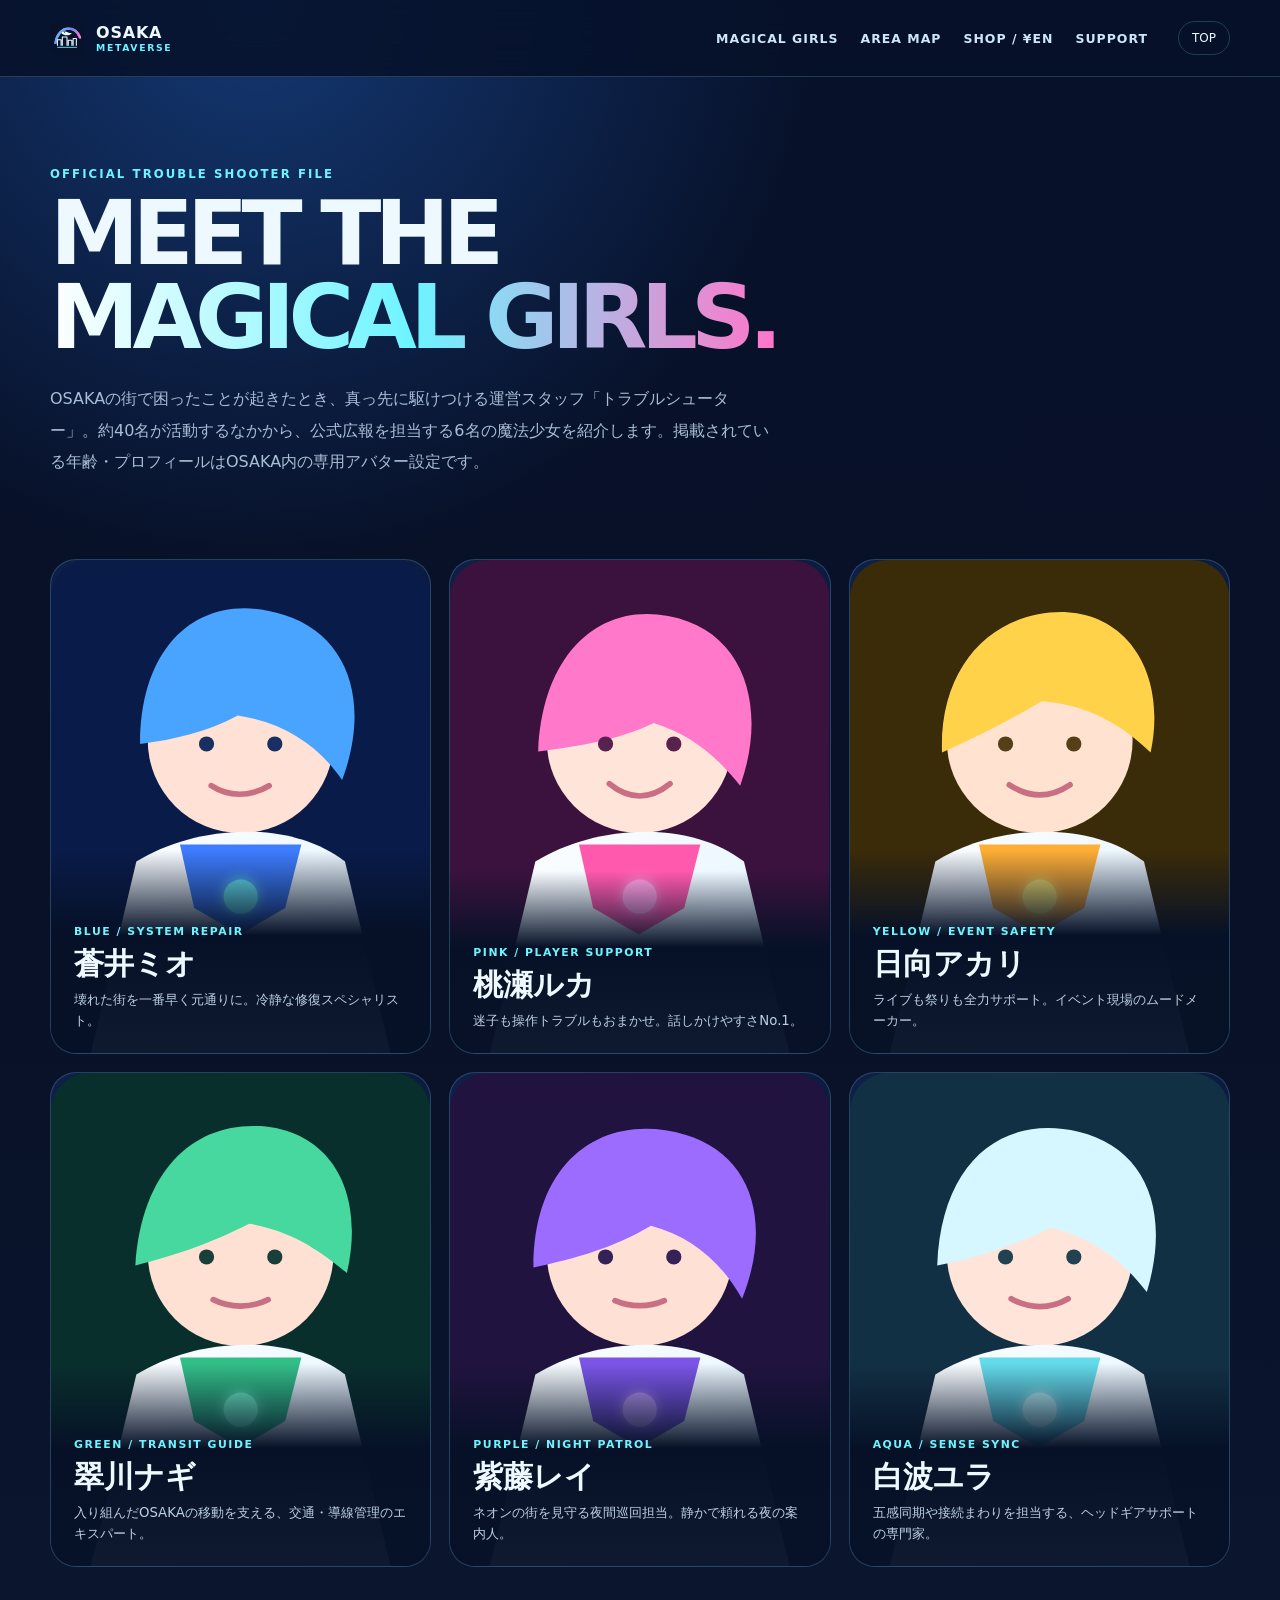
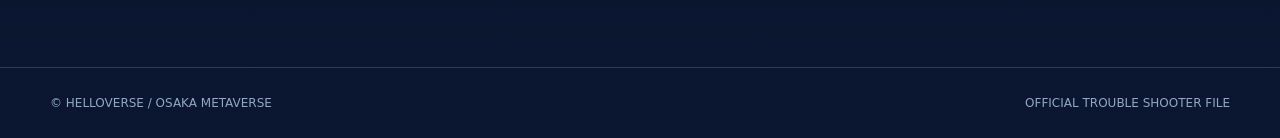
==== characters/index.html @ 87c7ece9 "Add official magical girl roster page" ====
<!doctype html><html lang="ja"><head><meta charset="utf-8"><meta name="viewport" content="width=device-width,initial-scale=1"><meta name="theme-color" content="#07112a"><meta name="description" content="OSAKA公式トラブルシューター、6人の魔法少女を紹介。"><title>MAGICAL GIRLS | OSAKA Metaverse</title><link rel="icon" href="../assets/osaka-mark.svg" type="image/svg+xml"><link rel="stylesheet" href="../css/portal.css"></head><body class="subpage"><header class="portal-header"><div class="portal-shell portal-nav"><a class="portal-brand" href="../index.html"><img src="../assets/osaka-mark.svg" alt=""><span>OSAKA<small>METAVERSE</small></span></a><nav class="portal-links"><a href="index.html">MAGICAL GIRLS</a><a href="../map.html">AREA MAP</a><a href="../shop.html">SHOP / ¥EN</a><a href="../support.html">SUPPORT</a></nav><a class="portal-home" href="../index.html">TOP</a></div></header><main><section class="portal-hero"><div class="portal-shell"><p class="portal-kicker">OFFICIAL TROUBLE SHOOTER FILE</p><h1>MEET THE<br><span>MAGICAL GIRLS.</span></h1><p class="portal-lead">OSAKAの街で困ったことが起きたとき、真っ先に駆けつける運営スタッフ「トラブルシューター」。約40名が活動するなかから、公式広報を担当する6名の魔法少女を紹介します。掲載されている年齢・プロフィールはOSAKA内の専用アバター設定です。</p></div></section><section><div class="portal-shell portal-grid">
<a class="char-card" href="mio.html"><svg viewBox="0 0 400 520" aria-label="蒼井ミオ"><use href="../assets/character-portraits.svg#mio"/></svg><div class="char-meta"><span class="char-role">BLUE / SYSTEM REPAIR</span><h2>蒼井ミオ</h2><p>壊れた街を一番早く元通りに。冷静な修復スペシャリスト。</p></div></a>
<a class="char-card" href="ruka.html"><svg viewBox="0 0 400 520" aria-label="桃瀬ルカ"><use href="../assets/character-portraits.svg#ruka"/></svg><div class="char-meta"><span class="char-role">PINK / PLAYER SUPPORT</span><h2>桃瀬ルカ</h2><p>迷子も操作トラブルもおまかせ。話しかけやすさNo.1。</p></div></a>
<a class="char-card" href="akari.html"><svg viewBox="0 0 400 520" aria-label="日向アカリ"><use href="../assets/character-portraits.svg#akari"/></svg><div class="char-meta"><span class="char-role">YELLOW / EVENT SAFETY</span><h2>日向アカリ</h2><p>ライブも祭りも全力サポート。イベント現場のムードメーカー。</p></div></a>
<a class="char-card" href="nagi.html"><svg viewBox="0 0 400 520" aria-label="翠川ナギ"><use href="../assets/character-portraits.svg#nagi"/></svg><div class="char-meta"><span class="char-role">GREEN / TRANSIT GUIDE</span><h2>翠川ナギ</h2><p>入り組んだOSAKAの移動を支える、交通・導線管理のエキスパート。</p></div></a>
<a class="char-card" href="rei.html"><svg viewBox="0 0 400 520" aria-label="紫藤レイ"><use href="../assets/character-portraits.svg#rei"/></svg><div class="char-meta"><span class="char-role">PURPLE / NIGHT PATROL</span><h2>紫藤レイ</h2><p>ネオンの街を見守る夜間巡回担当。静かで頼れる夜の案内人。</p></div></a>
<a class="char-card" href="yura.html"><svg viewBox="0 0 400 520" aria-label="白波ユラ"><use href="../assets/character-portraits.svg#yura"/></svg><div class="char-meta"><span class="char-role">AQUA / SENSE SYNC</span><h2>白波ユラ</h2><p>五感同期や接続まわりを担当する、ヘッドギアサポートの専門家。</p></div></a>
</div></section></main><footer class="portal-footer"><div class="portal-shell"><span>© HELLOVERSE / OSAKA METAVERSE</span><span>OFFICIAL TROUBLE SHOOTER FILE</span></div></footer></body></html>
---- css/portal.css ----
:root{--portal-bg:#07112a;--portal-panel:#0d1b3d;--portal-line:#9cecff33;--portal-text:#edf9ff;--portal-muted:#a8bdd6;--portal-cyan:#6df4ff;--portal-pink:#ff75c8;--portal-yellow:#ffd55f;--portal-green:#54e0ac;--portal-purple:#a57aff;--portal-white:#dffbff}*{box-sizing:border-box}body.subpage{margin:0;background:radial-gradient(circle at 20% 0,#143873 0,transparent 28%),linear-gradient(180deg,#07112a,#081127 55%,#0b1630);color:var(--portal-text);font-family:system-ui,-apple-system,"Hiragino Kaku Gothic ProN","Yu Gothic",sans-serif;min-height:100vh}a{color:inherit}.portal-shell{width:min(1180px,calc(100% - 40px));margin:auto}.portal-header{position:sticky;top:0;z-index:50;background:#07112ad9;backdrop-filter:blur(18px);border-bottom:1px solid var(--portal-line)}.portal-nav{min-height:76px;display:flex;align-items:center;gap:30px}.portal-brand{display:flex;align-items:center;gap:12px;text-decoration:none;font-weight:900;letter-spacing:.05em}.portal-brand img{width:34px;height:34px}.portal-brand small{display:block;font-size:.58rem;color:var(--portal-cyan);letter-spacing:.18em}.portal-links{display:flex;gap:22px;margin-left:auto;font-size:.78rem;font-weight:800;letter-spacing:.08em}.portal-links a{text-decoration:none;color:#cde7f8}.portal-links a:hover{color:#fff}.portal-home{border:1px solid var(--portal-line);border-radius:99px;padding:9px 13px;text-decoration:none;font-size:.75rem}.portal-hero{padding:90px 0 52px}.portal-kicker{margin:0 0 10px;color:var(--portal-cyan);font-weight:900;font-size:.73rem;letter-spacing:.18em}.portal-hero h1{font-size:clamp(3rem,7vw,6.6rem);line-height:.94;letter-spacing:-.075em;margin:0;max-width:950px}.portal-hero h1 span{color:transparent;background:linear-gradient(90deg,#fff,var(--portal-cyan),var(--portal-pink));background-clip:text}.portal-lead{max-width:720px;color:var(--portal-muted);line-height:1.95;font-size:1rem;margin:24px 0 0}.portal-grid{display:grid;grid-template-columns:repeat(3,1fr);gap:18px;padding:30px 0 100px}.char-card{position:relative;overflow:hidden;border:1px solid var(--portal-line);background:linear-gradient(145deg,#102450cc,#0a1633cc);border-radius:26px;text-decoration:none;transition:.3s;min-height:490px}.char-card:hover{transform:translateY(-7px);border-color:#c8f8ff88;box-shadow:0 24px 80px #0005}.char-card svg{width:100%;display:block;aspect-ratio:400/520}.char-meta{position:absolute;left:0;right:0;bottom:0;padding:70px 23px 22px;background:linear-gradient(transparent,#061127 42%,#061127f5)}.char-role{font-size:.68rem;letter-spacing:.14em;font-weight:900;color:var(--portal-cyan)}.char-meta h2{font-size:1.9rem;margin:5px 0 4px}.char-meta p{margin:0;color:#bdd0e5;font-size:.83rem;line-height:1.6}.char-detail{display:grid;grid-template-columns:.82fr 1.18fr;gap:64px;align-items:start;padding:60px 0 110px}.char-portrait{position:sticky;top:105px;border:1px solid var(--portal-line);border-radius:30px;overflow:hidden;background:#0b1838;box-shadow:0 30px 100px #0005}.char-portrait svg{display:block;width:100%}.char-copy h1{font-size:clamp(3rem,6.5vw,6rem);line-height:.92;letter-spacing:-.07em;margin:8px 0 14px}.char-copy .jp-name{display:block;font-size:1.25rem;letter-spacing:.08em;color:#c9d9e9;margin-top:12px}.role-pill{display:inline-flex;padding:8px 12px;border-radius:99px;background:#6df4ff18;border:1px solid #6df4ff55;color:var(--portal-cyan);font-size:.72rem;font-weight:900;letter-spacing:.1em}.profile-table{margin:34px 0;border-top:1px solid var(--portal-line)}.profile-row{display:grid;grid-template-columns:150px 1fr;gap:20px;padding:16px 0;border-bottom:1px solid var(--portal-line)}.profile-row b{font-size:.72rem;letter-spacing:.12em;color:var(--portal-cyan)}.profile-row span{color:#d7e7f5}.quote-box{margin:32px 0;padding:26px;border:1px solid var(--portal-line);border-radius:20px;background:#ffffff08;font-size:1.15rem;line-height:1.8}.char-copy h2{font-size:1.55rem;margin:38px 0 12px}.char-copy p{color:var(--portal-muted);line-height:1.95}.mini-actions{display:flex;flex-wrap:wrap;gap:10px;margin-top:32px}.mini-actions a{padding:12px 16px;border-radius:99px;border:1px solid var(--portal-line);text-decoration:none;font-size:.8rem;font-weight:800}.mini-actions a.primary{background:var(--portal-cyan);color:#05203a}.map-wrap{display:grid;grid-template-columns:1.2fr .8fr;gap:26px;padding:25px 0 100px}.city-map{position:relative;min-height:650px;border:1px solid var(--portal-line);border-radius:30px;overflow:hidden;background:radial-gradient(circle at 45% 45%,#244a89 0 2%,transparent 3%),linear-gradient(145deg,#0b1c42,#07122d)}.city-map:before{content:"";position:absolute;inset:8%;border:1px solid #82ecff20;border-radius:50% 35% 45% 55%;transform:rotate(-9deg);box-shadow:0 0 80px #5ef2ff12 inset}.river{position:absolute;left:-5%;right:-5%;top:47%;height:55px;background:linear-gradient(90deg,#1a4d79,#4abdda,#1a4d79);transform:rotate(-6deg);opacity:.5}.map-point{position:absolute;transform:translate(-50%,-50%);padding:10px 12px;border-radius:13px;border:1px solid #b9f7ff55;background:#081733d9;backdrop-filter:blur(8px);font-size:.73rem;font-weight:900;cursor:pointer;color:#eefdff;box-shadow:0 0 0 4px #6df4ff0d}.map-point:hover,.map-point.active{background:#8ef4ff;color:#07162f}.map-point[data-area="umeda"]{left:48%;top:20%}.map-point[data-area="nakanoshima"]{left:43%;top:38%}.map-point[data-area="namba"]{left:49%;top:59%}.map-point[data-area="shinsekai"]{left:47%;top:75%}.map-point[data-area="tennoji"]{left:58%;top:84%}.map-point[data-area="bay"]{left:20%;top:60%}.map-info{border:1px solid var(--portal-line);border-radius:30px;background:#0c1937cc;padding:28px;height:max-content}.map-info h2{font-size:2rem;margin:5px 0 14px}.map-info p{color:var(--portal-muted);line-height:1.85}.map-tag{display:inline-block;font-size:.68rem;letter-spacing:.12em;color:var(--portal-cyan);font-weight:900}.map-features{list-style:none;padding:0;margin:25px 0 0}.map-features li{padding:12px 0;border-top:1px solid var(--portal-line);color:#d8e7f5}.shop-layout{display:grid;grid-template-columns:1fr .9fr;gap:26px;padding:25px 0 110px}.shop-panel,.wallet-panel{border:1px solid var(--portal-line);border-radius:30px;background:#0b1835cc;padding:28px}.shop-panel h2,.wallet-panel h2{margin:4px 0 20px;font-size:2rem}.product-list{display:grid;gap:12px}.product{display:grid;grid-template-columns:64px 1fr auto;gap:15px;align-items:center;padding:14px;border:1px solid #9cecff22;border-radius:18px;background:#ffffff06}.product-icon{width:64px;height:64px;display:grid;place-items:center;border-radius:16px;background:linear-gradient(135deg,#6df4ff33,#ff75c833);font-size:1.8rem}.product strong{display:block}.product small{display:block;color:var(--portal-muted);margin-top:4px}.price{font-weight:900;color:var(--portal-cyan);white-space:nowrap}.wallet-card{padding:26px;border-radius:24px;background:radial-gradient(circle at 90% 10%,#ff75c844,transparent 25%),linear-gradient(135deg,#163f75,#17214f 55%,#3d1955);box-shadow:0 24px 60px #0005}.wallet-card small{letter-spacing:.15em;color:#bdefff}.wallet-card strong{display:block;font-size:3.2rem;margin:16px 0 2px}.charge-grid{display:grid;grid-template-columns:repeat(2,1fr);gap:10px;margin-top:18px}.charge-grid button{padding:13px;border-radius:14px;border:1px solid var(--portal-line);background:#ffffff09;color:#fff;font-weight:900;cursor:pointer}.charge-grid button:hover{background:#6df4ff1e}.wallet-note{font-size:.78rem;color:var(--portal-muted);line-height:1.7;margin-top:18px}.support-layout{display:grid;grid-template-columns:.7fr 1.3fr;gap:28px;padding:25px 0 110px}.support-side,.support-chat{border:1px solid var(--portal-line);border-radius:30px;background:#0b1835d9;overflow:hidden}.support-side{padding:25px}.support-agent{display:flex;gap:15px;align-items:center;padding:14px;border:1px solid transparent;border-radius:18px;cursor:pointer}.support-agent.active,.support-agent:hover{background:#ffffff09;border-color:#91efff33}.agent-dot{width:42px;height:42px;border-radius:50%;display:grid;place-items:center;background:#17345d;font-weight:900}.support-agent span{display:block}.support-agent small{color:var(--portal-muted)}.chat-head{display:flex;align-items:center;gap:14px;padding:20px 24px;border-bottom:1px solid var(--portal-line)}.status-dot{width:9px;height:9px;border-radius:50%;background:#64ffbd;box-shadow:0 0 14px #64ffbd}.chat-log{height:470px;overflow:auto;padding:24px;display:flex;flex-direction:column;gap:12px}.bubble{max-width:76%;padding:14px 16px;border-radius:18px;line-height:1.7;font-size:.9rem}.bubble.agent{align-self:flex-start;background:#17315d;border-bottom-left-radius:6px}.bubble.user{align-self:flex-end;background:#6df4ff;color:#052039;border-bottom-right-radius:6px}.quick-topics{display:flex;flex-wrap:wrap;gap:8px;padding:0 24px 16px}.quick-topics button{border:1px solid var(--portal-line);background:#ffffff07;color:#dff6ff;border-radius:99px;padding:9px 12px;cursor:pointer;font-size:.78rem}.chat-form{display:flex;gap:10px;padding:18px 24px 24px;border-top:1px solid var(--portal-line)}.chat-form input{flex:1;min-width:0;border:1px solid var(--portal-line);border-radius:14px;background:#07142f;color:#fff;padding:13px 14px}.chat-form button{border:0;border-radius:14px;background:var(--portal-cyan);color:#06203a;font-weight:900;padding:0 18px;cursor:pointer}.portal-footer{border-top:1px solid var(--portal-line);padding:28px 0;color:#8fa8c3;font-size:.75rem}.portal-footer .portal-shell{display:flex;justify-content:space-between;gap:20px}.portal-entry-grid{display:grid;grid-template-columns:repeat(3,1fr);gap:16px;margin-top:34px}.portal-entry{display:block;border:1px solid var(--portal-line);border-radius:22px;padding:22px;text-decoration:none;background:#ffffff06;transition:.25s}.portal-entry:hover{transform:translateY(-4px);background:#ffffff0b}.portal-entry span{font-size:.7rem;letter-spacing:.14em;color:var(--portal-cyan);font-weight:900}.portal-entry h3{margin:8px 0 7px;font-size:1.4rem}.portal-entry p{margin:0;color:var(--portal-muted);line-height:1.7;font-size:.86rem}@media(max-width:880px){.portal-links{display:none}.portal-grid{grid-template-columns:repeat(2,1fr)}.char-detail,.map-wrap,.shop-layout,.support-layout{grid-template-columns:1fr}.char-portrait{position:static;max-width:520px}.city-map{min-height:530px}.portal-entry-grid{grid-template-columns:1fr 1fr}}@media(max-width:560px){.portal-shell{width:min(100% - 28px,1180px)}.portal-hero{padding-top:58px}.portal-grid{grid-template-columns:1fr}.char-card{min-height:430px}.profile-row{grid-template-columns:1fr;gap:6px}.portal-entry-grid{grid-template-columns:1fr}.charge-grid{grid-template-columns:1fr}.chat-log{height:420px}.bubble{max-width:90%}.portal-footer .portal-shell{flex-direction:column}.portal-home{margin-left:auto}}
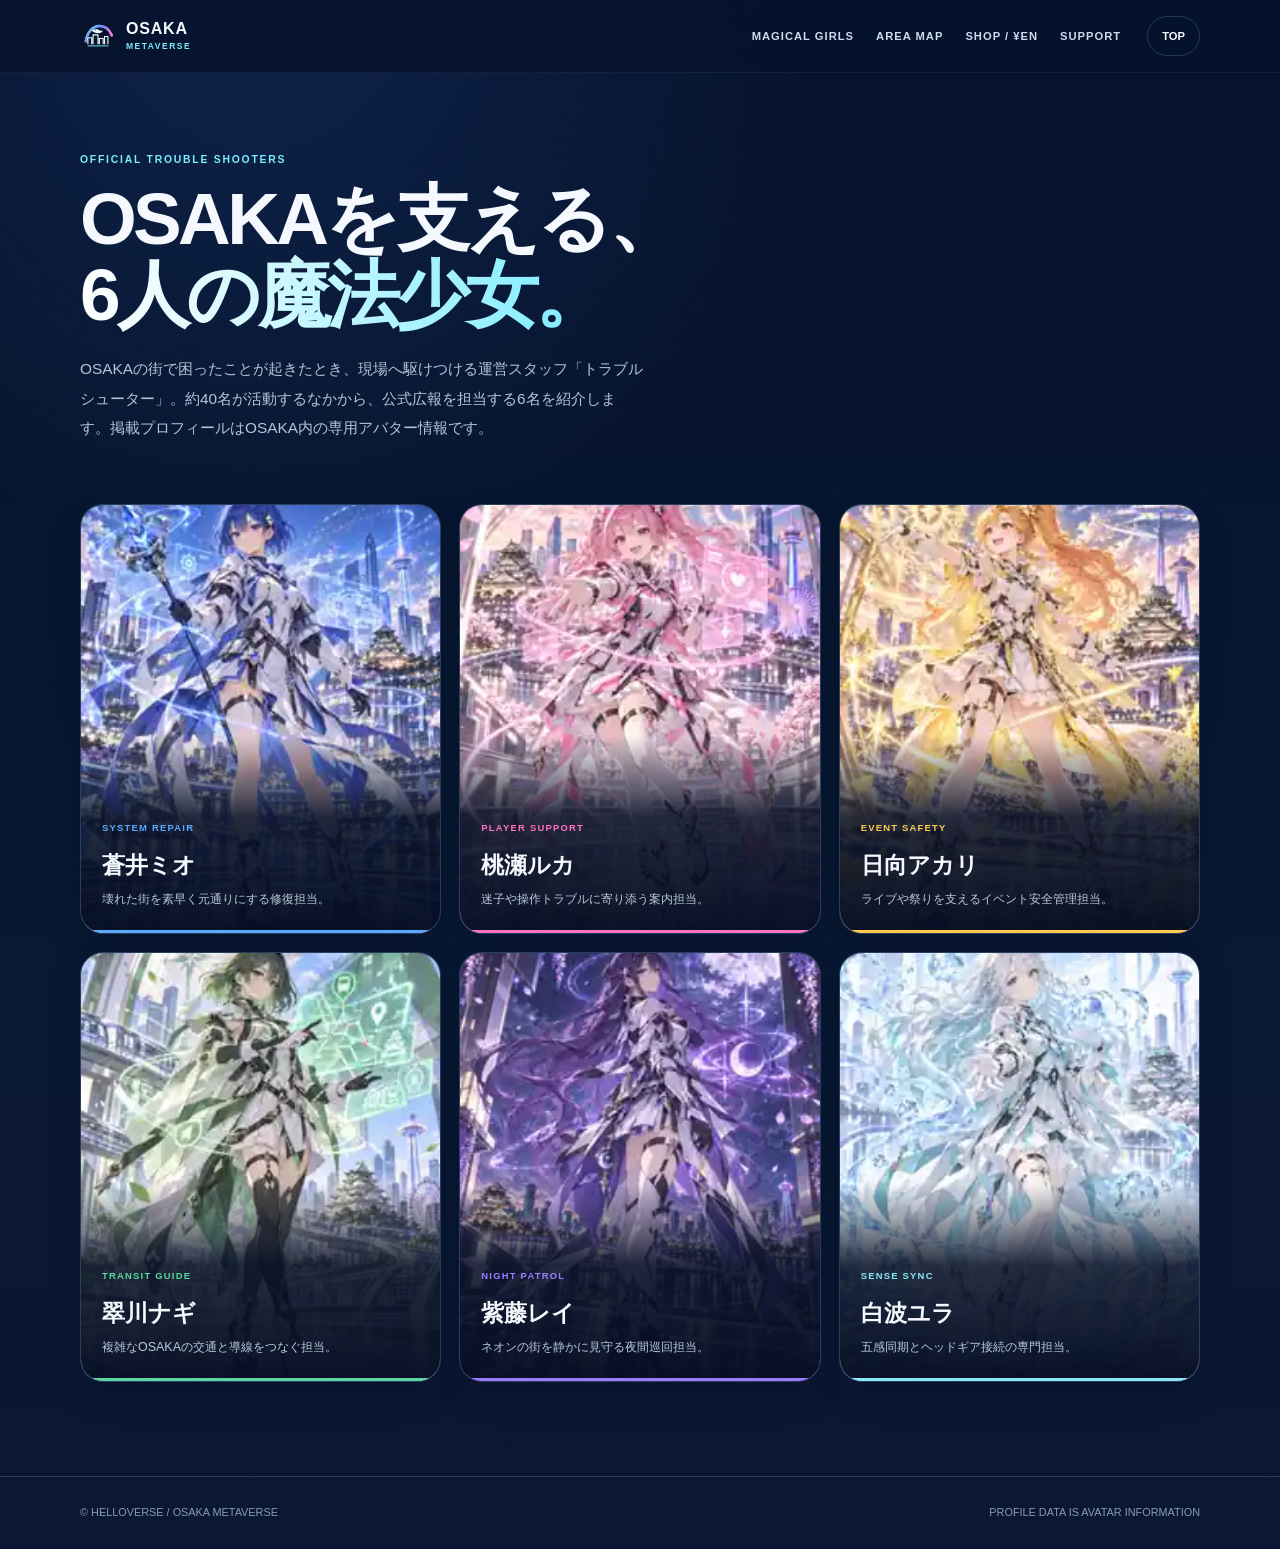
==== commit 5ed9f0a7: "Adopt anime visuals and polish site typography and layout" ====
--- a/characters/index.html
+++ b/characters/index.html
@@ -1,8 +1 @@
-<!doctype html><html lang="ja"><head><meta charset="utf-8"><meta name="viewport" content="width=device-width,initial-scale=1"><meta name="theme-color" content="#07112a"><meta name="description" content="OSAKA公式トラブルシューター、6人の魔法少女を紹介。"><title>MAGICAL GIRLS | OSAKA Metaverse</title><link rel="icon" href="../assets/osaka-mark.svg" type="image/svg+xml"><link rel="stylesheet" href="../css/portal.css"></head><body class="subpage"><header class="portal-header"><div class="portal-shell portal-nav"><a class="portal-brand" href="../index.html"><img src="../assets/osaka-mark.svg" alt=""><span>OSAKA<small>METAVERSE</small></span></a><nav class="portal-links"><a href="index.html">MAGICAL GIRLS</a><a href="../map.html">AREA MAP</a><a href="../shop.html">SHOP / ¥EN</a><a href="../support.html">SUPPORT</a></nav><a class="portal-home" href="../index.html">TOP</a></div></header><main><section class="portal-hero"><div class="portal-shell"><p class="portal-kicker">OFFICIAL TROUBLE SHOOTER FILE</p><h1>MEET THE<br><span>MAGICAL GIRLS.</span></h1><p class="portal-lead">OSAKAの街で困ったことが起きたとき、真っ先に駆けつける運営スタッフ「トラブルシューター」。約40名が活動するなかから、公式広報を担当する6名の魔法少女を紹介します。掲載されている年齢・プロフィールはOSAKA内の専用アバター設定です。</p></div></section><section><div class="portal-shell portal-grid">
-<a class="char-card" href="mio.html"><svg viewBox="0 0 400 520" aria-label="蒼井ミオ"><use href="../assets/character-portraits.svg#mio"/></svg><div class="char-meta"><span class="char-role">BLUE / SYSTEM REPAIR</span><h2>蒼井ミオ</h2><p>壊れた街を一番早く元通りに。冷静な修復スペシャリスト。</p></div></a>
-<a class="char-card" href="ruka.html"><svg viewBox="0 0 400 520" aria-label="桃瀬ルカ"><use href="../assets/character-portraits.svg#ruka"/></svg><div class="char-meta"><span class="char-role">PINK / PLAYER SUPPORT</span><h2>桃瀬ルカ</h2><p>迷子も操作トラブルもおまかせ。話しかけやすさNo.1。</p></div></a>
-<a class="char-card" href="akari.html"><svg viewBox="0 0 400 520" aria-label="日向アカリ"><use href="../assets/character-portraits.svg#akari"/></svg><div class="char-meta"><span class="char-role">YELLOW / EVENT SAFETY</span><h2>日向アカリ</h2><p>ライブも祭りも全力サポート。イベント現場のムードメーカー。</p></div></a>
-<a class="char-card" href="nagi.html"><svg viewBox="0 0 400 520" aria-label="翠川ナギ"><use href="../assets/character-portraits.svg#nagi"/></svg><div class="char-meta"><span class="char-role">GREEN / TRANSIT GUIDE</span><h2>翠川ナギ</h2><p>入り組んだOSAKAの移動を支える、交通・導線管理のエキスパート。</p></div></a>
-<a class="char-card" href="rei.html"><svg viewBox="0 0 400 520" aria-label="紫藤レイ"><use href="../assets/character-portraits.svg#rei"/></svg><div class="char-meta"><span class="char-role">PURPLE / NIGHT PATROL</span><h2>紫藤レイ</h2><p>ネオンの街を見守る夜間巡回担当。静かで頼れる夜の案内人。</p></div></a>
-<a class="char-card" href="yura.html"><svg viewBox="0 0 400 520" aria-label="白波ユラ"><use href="../assets/character-portraits.svg#yura"/></svg><div class="char-meta"><span class="char-role">AQUA / SENSE SYNC</span><h2>白波ユラ</h2><p>五感同期や接続まわりを担当する、ヘッドギアサポートの専門家。</p></div></a>
-</div></section></main><footer class="portal-footer"><div class="portal-shell"><span>© HELLOVERSE / OSAKA METAVERSE</span><span>OFFICIAL TROUBLE SHOOTER FILE</span></div></footer></body></html>+<!doctype html><html lang="ja"><head><meta charset="utf-8"><meta name="viewport" content="width=device-width,initial-scale=1"><meta name="theme-color" content="#07142f"><meta name="description" content="OSAKA公式トラブルシューター、6人の魔法少女を紹介。"><title>魔法少女 | OSAKA Metaverse</title><link rel="icon" href="../assets/osaka-mark.svg" type="image/svg+xml"><link rel="stylesheet" href="../css/portal.css"></head><body class="subpage"><header class="portal-header"><div class="portal-shell portal-nav"><a class="portal-brand" href="../index.html"><img src="../assets/osaka-mark.svg" alt=""><span>OSAKA<small>METAVERSE</small></span></a><nav class="portal-links"><a href="index.html">MAGICAL GIRLS</a><a href="../map.html">AREA MAP</a><a href="../shop.html">SHOP / ¥EN</a><a href="../support.html">SUPPORT</a></nav><a class="portal-home" href="../index.html">TOP</a></div></header><main><section class="portal-hero"><div class="portal-shell"><p class="portal-kicker">OFFICIAL TROUBLE SHOOTERS</p><h1>OSAKAを支える、<br><span>6人の魔法少女。</span></h1><p class="portal-lead">OSAKAの街で困ったことが起きたとき、現場へ駆けつける運営スタッフ「トラブルシューター」。約40名が活動するなかから、公式広報を担当する6名を紹介します。掲載プロフィールはOSAKA内の専用アバター情報です。</p></div></section><section><div class="portal-shell portal-grid"><a class="char-card mio" href="mio.html"><img src="../assets/anime/mio.webp" alt="蒼井ミオ" width="220" height="293"><div class="char-meta"><span class="char-role">SYSTEM REPAIR</span><h2>蒼井ミオ</h2><p>壊れた街を素早く元通りにする修復担当。</p></div></a><a class="char-card ruka" href="ruka.html"><img src="../assets/anime/ruka.webp" alt="桃瀬ルカ" width="220" height="293"><div class="char-meta"><span class="char-role">PLAYER SUPPORT</span><h2>桃瀬ルカ</h2><p>迷子や操作トラブルに寄り添う案内担当。</p></div></a><a class="char-card akari" href="akari.html"><img src="../assets/anime/akari.webp" alt="日向アカリ" width="220" height="293"><div class="char-meta"><span class="char-role">EVENT SAFETY</span><h2>日向アカリ</h2><p>ライブや祭りを支えるイベント安全管理担当。</p></div></a><a class="char-card nagi" href="nagi.html"><img src="../assets/anime/nagi.webp" alt="翠川ナギ" width="220" height="293"><div class="char-meta"><span class="char-role">TRANSIT GUIDE</span><h2>翠川ナギ</h2><p>複雑なOSAKAの交通と導線をつなぐ担当。</p></div></a><a class="char-card rei" href="rei.html"><img src="../assets/anime/rei.webp" alt="紫藤レイ" width="220" height="293"><div class="char-meta"><span class="char-role">NIGHT PATROL</span><h2>紫藤レイ</h2><p>ネオンの街を静かに見守る夜間巡回担当。</p></div></a><a class="char-card yura" href="yura.html"><img src="../assets/anime/yura.webp" alt="白波ユラ" width="220" height="293"><div class="char-meta"><span class="char-role">SENSE SYNC</span><h2>白波ユラ</h2><p>五感同期とヘッドギア接続の専門担当。</p></div></a></div></section></main><footer class="portal-footer"><div class="portal-shell"><span>© HELLOVERSE / OSAKA METAVERSE</span><span>PROFILE DATA IS AVATAR INFORMATION</span></div></footer></body></html>
--- a/css/portal.css
+++ b/css/portal.css
@@ -1 +1 @@
-:root{--portal-bg:#07112a;--portal-panel:#0d1b3d;--portal-line:#9cecff33;--portal-text:#edf9ff;--portal-muted:#a8bdd6;--portal-cyan:#6df4ff;--portal-pink:#ff75c8;--portal-yellow:#ffd55f;--portal-green:#54e0ac;--portal-purple:#a57aff;--portal-white:#dffbff}*{box-sizing:border-box}body.subpage{margin:0;background:radial-gradient(circle at 20% 0,#143873 0,transparent 28%),linear-gradient(180deg,#07112a,#081127 55%,#0b1630);color:var(--portal-text);font-family:system-ui,-apple-system,"Hiragino Kaku Gothic ProN","Yu Gothic",sans-serif;min-height:100vh}a{color:inherit}.portal-shell{width:min(1180px,calc(100% - 40px));margin:auto}.portal-header{position:sticky;top:0;z-index:50;background:#07112ad9;backdrop-filter:blur(18px);border-bottom:1px solid var(--portal-line)}.portal-nav{min-height:76px;display:flex;align-items:center;gap:30px}.portal-brand{display:flex;align-items:center;gap:12px;text-decoration:none;font-weight:900;letter-spacing:.05em}.portal-brand img{width:34px;height:34px}.portal-brand small{display:block;font-size:.58rem;color:var(--portal-cyan);letter-spacing:.18em}.portal-links{display:flex;gap:22px;margin-left:auto;font-size:.78rem;font-weight:800;letter-spacing:.08em}.portal-links a{text-decoration:none;color:#cde7f8}.portal-links a:hover{color:#fff}.portal-home{border:1px solid var(--portal-line);border-radius:99px;padding:9px 13px;text-decoration:none;font-size:.75rem}.portal-hero{padding:90px 0 52px}.portal-kicker{margin:0 0 10px;color:var(--portal-cyan);font-weight:900;font-size:.73rem;letter-spacing:.18em}.portal-hero h1{font-size:clamp(3rem,7vw,6.6rem);line-height:.94;letter-spacing:-.075em;margin:0;max-width:950px}.portal-hero h1 span{color:transparent;background:linear-gradient(90deg,#fff,var(--portal-cyan),var(--portal-pink));background-clip:text}.portal-lead{max-width:720px;color:var(--portal-muted);line-height:1.95;font-size:1rem;margin:24px 0 0}.portal-grid{display:grid;grid-template-columns:repeat(3,1fr);gap:18px;padding:30px 0 100px}.char-card{position:relative;overflow:hidden;border:1px solid var(--portal-line);background:linear-gradient(145deg,#102450cc,#0a1633cc);border-radius:26px;text-decoration:none;transition:.3s;min-height:490px}.char-card:hover{transform:translateY(-7px);border-color:#c8f8ff88;box-shadow:0 24px 80px #0005}.char-card svg{width:100%;display:block;aspect-ratio:400/520}.char-meta{position:absolute;left:0;right:0;bottom:0;padding:70px 23px 22px;background:linear-gradient(transparent,#061127 42%,#061127f5)}.char-role{font-size:.68rem;letter-spacing:.14em;font-weight:900;color:var(--portal-cyan)}.char-meta h2{font-size:1.9rem;margin:5px 0 4px}.char-meta p{margin:0;color:#bdd0e5;font-size:.83rem;line-height:1.6}.char-detail{display:grid;grid-template-columns:.82fr 1.18fr;gap:64px;align-items:start;padding:60px 0 110px}.char-portrait{position:sticky;top:105px;border:1px solid var(--portal-line);border-radius:30px;overflow:hidden;background:#0b1838;box-shadow:0 30px 100px #0005}.char-portrait svg{display:block;width:100%}.char-copy h1{font-size:clamp(3rem,6.5vw,6rem);line-height:.92;letter-spacing:-.07em;margin:8px 0 14px}.char-copy .jp-name{display:block;font-size:1.25rem;letter-spacing:.08em;color:#c9d9e9;margin-top:12px}.role-pill{display:inline-flex;padding:8px 12px;border-radius:99px;background:#6df4ff18;border:1px solid #6df4ff55;color:var(--portal-cyan);font-size:.72rem;font-weight:900;letter-spacing:.1em}.profile-table{margin:34px 0;border-top:1px solid var(--portal-line)}.profile-row{display:grid;grid-template-columns:150px 1fr;gap:20px;padding:16px 0;border-bottom:1px solid var(--portal-line)}.profile-row b{font-size:.72rem;letter-spacing:.12em;color:var(--portal-cyan)}.profile-row span{color:#d7e7f5}.quote-box{margin:32px 0;padding:26px;border:1px solid var(--portal-line);border-radius:20px;background:#ffffff08;font-size:1.15rem;line-height:1.8}.char-copy h2{font-size:1.55rem;margin:38px 0 12px}.char-copy p{color:var(--portal-muted);line-height:1.95}.mini-actions{display:flex;flex-wrap:wrap;gap:10px;margin-top:32px}.mini-actions a{padding:12px 16px;border-radius:99px;border:1px solid var(--portal-line);text-decoration:none;font-size:.8rem;font-weight:800}.mini-actions a.primary{background:var(--portal-cyan);color:#05203a}.map-wrap{display:grid;grid-template-columns:1.2fr .8fr;gap:26px;padding:25px 0 100px}.city-map{position:relative;min-height:650px;border:1px solid var(--portal-line);border-radius:30px;overflow:hidden;background:radial-gradient(circle at 45% 45%,#244a89 0 2%,transparent 3%),linear-gradient(145deg,#0b1c42,#07122d)}.city-map:before{content:"";position:absolute;inset:8%;border:1px solid #82ecff20;border-radius:50% 35% 45% 55%;transform:rotate(-9deg);box-shadow:0 0 80px #5ef2ff12 inset}.river{position:absolute;left:-5%;right:-5%;top:47%;height:55px;background:linear-gradient(90deg,#1a4d79,#4abdda,#1a4d79);transform:rotate(-6deg);opacity:.5}.map-point{position:absolute;transform:translate(-50%,-50%);padding:10px 12px;border-radius:13px;border:1px solid #b9f7ff55;background:#081733d9;backdrop-filter:blur(8px);font-size:.73rem;font-weight:900;cursor:pointer;color:#eefdff;box-shadow:0 0 0 4px #6df4ff0d}.map-point:hover,.map-point.active{background:#8ef4ff;color:#07162f}.map-point[data-area="umeda"]{left:48%;top:20%}.map-point[data-area="nakanoshima"]{left:43%;top:38%}.map-point[data-area="namba"]{left:49%;top:59%}.map-point[data-area="shinsekai"]{left:47%;top:75%}.map-point[data-area="tennoji"]{left:58%;top:84%}.map-point[data-area="bay"]{left:20%;top:60%}.map-info{border:1px solid var(--portal-line);border-radius:30px;background:#0c1937cc;padding:28px;height:max-content}.map-info h2{font-size:2rem;margin:5px 0 14px}.map-info p{color:var(--portal-muted);line-height:1.85}.map-tag{display:inline-block;font-size:.68rem;letter-spacing:.12em;color:var(--portal-cyan);font-weight:900}.map-features{list-style:none;padding:0;margin:25px 0 0}.map-features li{padding:12px 0;border-top:1px solid var(--portal-line);color:#d8e7f5}.shop-layout{display:grid;grid-template-columns:1fr .9fr;gap:26px;padding:25px 0 110px}.shop-panel,.wallet-panel{border:1px solid var(--portal-line);border-radius:30px;background:#0b1835cc;padding:28px}.shop-panel h2,.wallet-panel h2{margin:4px 0 20px;font-size:2rem}.product-list{display:grid;gap:12px}.product{display:grid;grid-template-columns:64px 1fr auto;gap:15px;align-items:center;padding:14px;border:1px solid #9cecff22;border-radius:18px;background:#ffffff06}.product-icon{width:64px;height:64px;display:grid;place-items:center;border-radius:16px;background:linear-gradient(135deg,#6df4ff33,#ff75c833);font-size:1.8rem}.product strong{display:block}.product small{display:block;color:var(--portal-muted);margin-top:4px}.price{font-weight:900;color:var(--portal-cyan);white-space:nowrap}.wallet-card{padding:26px;border-radius:24px;background:radial-gradient(circle at 90% 10%,#ff75c844,transparent 25%),linear-gradient(135deg,#163f75,#17214f 55%,#3d1955);box-shadow:0 24px 60px #0005}.wallet-card small{letter-spacing:.15em;color:#bdefff}.wallet-card strong{display:block;font-size:3.2rem;margin:16px 0 2px}.charge-grid{display:grid;grid-template-columns:repeat(2,1fr);gap:10px;margin-top:18px}.charge-grid button{padding:13px;border-radius:14px;border:1px solid var(--portal-line);background:#ffffff09;color:#fff;font-weight:900;cursor:pointer}.charge-grid button:hover{background:#6df4ff1e}.wallet-note{font-size:.78rem;color:var(--portal-muted);line-height:1.7;margin-top:18px}.support-layout{display:grid;grid-template-columns:.7fr 1.3fr;gap:28px;padding:25px 0 110px}.support-side,.support-chat{border:1px solid var(--portal-line);border-radius:30px;background:#0b1835d9;overflow:hidden}.support-side{padding:25px}.support-agent{display:flex;gap:15px;align-items:center;padding:14px;border:1px solid transparent;border-radius:18px;cursor:pointer}.support-agent.active,.support-agent:hover{background:#ffffff09;border-color:#91efff33}.agent-dot{width:42px;height:42px;border-radius:50%;display:grid;place-items:center;background:#17345d;font-weight:900}.support-agent span{display:block}.support-agent small{color:var(--portal-muted)}.chat-head{display:flex;align-items:center;gap:14px;padding:20px 24px;border-bottom:1px solid var(--portal-line)}.status-dot{width:9px;height:9px;border-radius:50%;background:#64ffbd;box-shadow:0 0 14px #64ffbd}.chat-log{height:470px;overflow:auto;padding:24px;display:flex;flex-direction:column;gap:12px}.bubble{max-width:76%;padding:14px 16px;border-radius:18px;line-height:1.7;font-size:.9rem}.bubble.agent{align-self:flex-start;background:#17315d;border-bottom-left-radius:6px}.bubble.user{align-self:flex-end;background:#6df4ff;color:#052039;border-bottom-right-radius:6px}.quick-topics{display:flex;flex-wrap:wrap;gap:8px;padding:0 24px 16px}.quick-topics button{border:1px solid var(--portal-line);background:#ffffff07;color:#dff6ff;border-radius:99px;padding:9px 12px;cursor:pointer;font-size:.78rem}.chat-form{display:flex;gap:10px;padding:18px 24px 24px;border-top:1px solid var(--portal-line)}.chat-form input{flex:1;min-width:0;border:1px solid var(--portal-line);border-radius:14px;background:#07142f;color:#fff;padding:13px 14px}.chat-form button{border:0;border-radius:14px;background:var(--portal-cyan);color:#06203a;font-weight:900;padding:0 18px;cursor:pointer}.portal-footer{border-top:1px solid var(--portal-line);padding:28px 0;color:#8fa8c3;font-size:.75rem}.portal-footer .portal-shell{display:flex;justify-content:space-between;gap:20px}.portal-entry-grid{display:grid;grid-template-columns:repeat(3,1fr);gap:16px;margin-top:34px}.portal-entry{display:block;border:1px solid var(--portal-line);border-radius:22px;padding:22px;text-decoration:none;background:#ffffff06;transition:.25s}.portal-entry:hover{transform:translateY(-4px);background:#ffffff0b}.portal-entry span{font-size:.7rem;letter-spacing:.14em;color:var(--portal-cyan);font-weight:900}.portal-entry h3{margin:8px 0 7px;font-size:1.4rem}.portal-entry p{margin:0;color:var(--portal-muted);line-height:1.7;font-size:.86rem}@media(max-width:880px){.portal-links{display:none}.portal-grid{grid-template-columns:repeat(2,1fr)}.char-detail,.map-wrap,.shop-layout,.support-layout{grid-template-columns:1fr}.char-portrait{position:static;max-width:520px}.city-map{min-height:530px}.portal-entry-grid{grid-template-columns:1fr 1fr}}@media(max-width:560px){.portal-shell{width:min(100% - 28px,1180px)}.portal-hero{padding-top:58px}.portal-grid{grid-template-columns:1fr}.char-card{min-height:430px}.profile-row{grid-template-columns:1fr;gap:6px}.portal-entry-grid{grid-template-columns:1fr}.charge-grid{grid-template-columns:1fr}.chat-log{height:420px}.bubble{max-width:90%}.portal-footer .portal-shell{flex-direction:column}.portal-home{margin-left:auto}}+:root{--portal-bg:#07142f;--portal-panel:#0d2046;--portal-line:rgba(183,220,255,.18);--portal-text:#f5f9ff;--portal-muted:#b5c5d8;--portal-cyan:#7cecff;--portal-pink:#ff78c9;--portal-yellow:#ffd266;--portal-green:#5cdda8;--portal-purple:#a48aff;--portal-white:#dffbff;--accent:var(--portal-cyan);--shadow:0 24px 70px rgba(0,0,0,.28)}*{box-sizing:border-box}html{scroll-behavior:smooth}body.subpage{margin:0;background:radial-gradient(circle at 20% 0,rgba(49,104,190,.19),transparent 30%),linear-gradient(180deg,#06132e,#081832 55%,#0b1735);color:var(--portal-text);font-family:Inter,"Noto Sans JP","Hiragino Sans","Yu Gothic",Meiryo,sans-serif;font-feature-settings:"palt" 1;line-height:1.8;min-height:100vh}body.theme-mio{--accent:#5aa8ff}body.theme-ruka{--accent:#ff72bd}body.theme-akari{--accent:#ffc94f}body.theme-nagi{--accent:#59d8a1}body.theme-rei{--accent:#9b7cff}body.theme-yura{--accent:#89e7f5}a{color:inherit}img{max-width:100%}.portal-shell{width:min(1120px,calc(100% - 44px));margin:auto}.portal-header{position:sticky;top:0;z-index:50;background:rgba(6,19,46,.86);backdrop-filter:blur(18px);border-bottom:1px solid rgba(255,255,255,.06)}.portal-nav{min-height:72px;display:flex;align-items:center;gap:26px}.portal-brand{display:flex;align-items:center;gap:10px;text-decoration:none;font-weight:900;letter-spacing:.05em;line-height:1}.portal-brand img{width:36px;height:36px}.portal-brand small{display:block;margin-top:5px;font-size:.53rem;color:var(--portal-cyan);letter-spacing:.18em}.portal-links{display:flex;gap:22px;margin-left:auto;font-size:.7rem;font-weight:800;letter-spacing:.09em}.portal-links a{text-decoration:none;color:#cbdced}.portal-links a:hover,.portal-links a:focus-visible{color:#fff}.portal-home{min-height:40px;display:inline-flex;align-items:center;border:1px solid var(--portal-line);border-radius:99px;padding:0 14px;text-decoration:none;font-size:.7rem;font-weight:800}.portal-hero{padding:78px 0 38px}.portal-kicker{margin:0 0 11px;color:var(--accent);font-weight:900;font-size:.65rem;letter-spacing:.17em}.portal-hero h1{font-size:clamp(2.5rem,5.7vw,5.2rem);line-height:1.04;letter-spacing:-.05em;margin:0;max-width:900px;text-wrap:balance}.portal-hero h1 span{color:transparent;background:linear-gradient(90deg,#fff,var(--accent));background-clip:text}.portal-lead{max-width:66ch;color:var(--portal-muted);line-height:1.9;font-size:.96rem;margin:22px 0 0}.portal-grid{display:grid;grid-template-columns:repeat(3,1fr);gap:18px;padding:24px 0 94px}.char-card{--card-accent:var(--portal-cyan);position:relative;overflow:hidden;border:1px solid var(--portal-line);background:#0b1b3d;border-radius:23px;text-decoration:none;transition:.25s;min-height:430px;box-shadow:0 12px 35px rgba(0,0,0,.12)}.char-card:hover{transform:translateY(-5px);border-color:var(--card-accent);box-shadow:var(--shadow)}.char-card img{position:absolute;inset:0;width:100%;height:100%;object-fit:cover}.char-card.mio{--card-accent:#5aa8ff}.char-card.ruka{--card-accent:#ff72bd}.char-card.akari{--card-accent:#ffc94f}.char-card.nagi{--card-accent:#59d8a1}.char-card.rei{--card-accent:#9b7cff}.char-card.yura{--card-accent:#89e7f5}.char-meta{position:absolute;left:0;right:0;bottom:0;padding:76px 21px 20px;background:linear-gradient(transparent,rgba(5,14,35,.86) 42%,rgba(5,14,35,.98));border-bottom:3px solid var(--card-accent)}.char-role{font-size:.59rem;letter-spacing:.13em;font-weight:900;color:var(--card-accent)}.char-meta h2{font-size:1.45rem;margin:4px 0 3px}.char-meta p{margin:0;color:#b9c9da;font-size:.78rem;line-height:1.65}.char-detail{display:grid;grid-template-columns:minmax(300px,.85fr) minmax(0,1.15fr);gap:64px;align-items:start;padding:58px 0 100px}.char-portrait{position:sticky;top:100px;border:1px solid var(--portal-line);border-radius:28px;overflow:hidden;background:#0b1838;box-shadow:var(--shadow)}.char-portrait img{display:block;width:100%;aspect-ratio:3/4;object-fit:cover}.portrait-caption{display:flex;justify-content:space-between;gap:12px;padding:12px 15px;background:#081733;color:#8eaac3;font-size:.6rem;letter-spacing:.09em}.portrait-caption b{color:var(--accent)}.char-copy{max-width:680px}.breadcrumb{display:flex;gap:8px;align-items:center;margin-bottom:28px;color:#8098b1;font-size:.68rem}.breadcrumb a{text-decoration:none}.breadcrumb span{color:#526d88}.role-pill{display:inline-flex;padding:7px 11px;border-radius:99px;background:rgba(124,236,255,.08);border:1px solid var(--accent);color:var(--accent);font-size:.66rem;font-weight:900;letter-spacing:.1em}.char-copy h1{font-size:clamp(2.6rem,5.5vw,4.9rem);line-height:1.06;letter-spacing:-.055em;margin:12px 0 8px}.char-copy .roman-name{display:block;font-size:.76rem;letter-spacing:.15em;color:#8ea8c0;margin-top:7px;font-weight:700}.quote-box{margin:25px 0 30px;padding:20px 22px;border-left:3px solid var(--accent);border-radius:0 17px 17px 0;background:rgba(255,255,255,.045);font-size:1rem;line-height:1.8}.profile-table{margin:28px 0 36px;border-top:1px solid var(--portal-line)}.profile-row{display:grid;grid-template-columns:130px 1fr;gap:20px;padding:14px 0;border-bottom:1px solid var(--portal-line)}.profile-row b{font-size:.63rem;letter-spacing:.11em;color:var(--accent)}.profile-row span{color:#d7e4f1;font-size:.9rem}.char-copy h2{font-size:1.35rem;letter-spacing:-.02em;margin:36px 0 10px}.char-copy p{max-width:64ch;color:var(--portal-muted);line-height:1.9;font-size:.92rem}.mini-actions{display:flex;flex-wrap:wrap;gap:10px;margin-top:30px}.mini-actions a{min-height:44px;display:inline-flex;align-items:center;padding:0 16px;border-radius:99px;border:1px solid var(--portal-line);text-decoration:none;font-size:.76rem;font-weight:800}.mini-actions a.primary{background:var(--accent);border-color:var(--accent);color:#06152c}.map-wrap{display:grid;grid-template-columns:1.15fr .85fr;gap:24px;padding:22px 0 90px}.city-map{position:relative;min-height:610px;border:1px solid var(--portal-line);border-radius:26px;overflow:hidden;background:radial-gradient(circle at 45% 45%,#244a89 0 2%,transparent 3%),linear-gradient(145deg,#0b1c42,#07122d)}.city-map:before{content:"";position:absolute;inset:8%;border:1px solid #82ecff20;border-radius:50% 35% 45% 55%;transform:rotate(-9deg);box-shadow:0 0 80px #5ef2ff12 inset}.river{position:absolute;left:-5%;right:-5%;top:47%;height:55px;background:linear-gradient(90deg,#1a4d79,#4abdda,#1a4d79);transform:rotate(-6deg);opacity:.5}.map-point{position:absolute;transform:translate(-50%,-50%);padding:10px 12px;border-radius:13px;border:1px solid #b9f7ff55;background:#081733e8;backdrop-filter:blur(8px);font-size:.7rem;font-weight:900;cursor:pointer;color:#eefdff;box-shadow:0 0 0 4px #6df4ff0d}.map-point:hover,.map-point.active{background:#8ef4ff;color:#07162f}.map-point[data-area="umeda"]{left:48%;top:20%}.map-point[data-area="nakanoshima"]{left:43%;top:38%}.map-point[data-area="namba"]{left:49%;top:59%}.map-point[data-area="shinsekai"]{left:47%;top:75%}.map-point[data-area="tennoji"]{left:58%;top:84%}.map-point[data-area="bay"]{left:20%;top:60%}.map-info,.shop-panel,.wallet-panel,.support-side,.support-chat{border:1px solid var(--portal-line);border-radius:25px;background:rgba(11,24,53,.87)}.map-info{padding:27px;height:max-content}.map-info h2{font-size:1.8rem;margin:4px 0 12px}.map-info p{color:var(--portal-muted);line-height:1.85;font-size:.9rem}.map-tag{display:inline-block;font-size:.62rem;letter-spacing:.12em;color:var(--portal-cyan);font-weight:900}.map-features{list-style:none;padding:0;margin:23px 0 0}.map-features li{padding:11px 0;border-top:1px solid var(--portal-line);color:#d8e7f5;font-size:.86rem}.shop-layout{display:grid;grid-template-columns:1fr .9fr;gap:24px;padding:22px 0 95px}.shop-panel,.wallet-panel{padding:27px}.shop-panel h2,.wallet-panel h2{margin:4px 0 19px;font-size:1.75rem}.product-list{display:grid;gap:11px}.product{display:grid;grid-template-columns:58px 1fr auto;gap:14px;align-items:center;padding:13px;border:1px solid rgba(156,236,255,.13);border-radius:17px;background:rgba(255,255,255,.035)}.product-icon{width:58px;height:58px;display:grid;place-items:center;border-radius:15px;background:linear-gradient(135deg,#6df4ff33,#ff75c833);font-size:1.6rem}.product strong{display:block;font-size:.9rem}.product small{display:block;color:var(--portal-muted);margin-top:3px;font-size:.75rem}.price{font-weight:900;color:var(--portal-cyan);white-space:nowrap;font-size:.84rem}.wallet-card{padding:24px;border-radius:22px;background:radial-gradient(circle at 90% 10%,#ff75c844,transparent 25%),linear-gradient(135deg,#163f75,#17214f 55%,#3d1955);box-shadow:0 20px 55px #0004}.wallet-card small{letter-spacing:.15em;color:#bdefff}.wallet-card strong{display:block;font-size:2.8rem;margin:13px 0 2px}.charge-grid{display:grid;grid-template-columns:repeat(2,1fr);gap:9px;margin-top:17px}.charge-grid button{min-height:44px;padding:10px;border-radius:13px;border:1px solid var(--portal-line);background:#ffffff09;color:#fff;font-weight:900;cursor:pointer}.charge-grid button:hover{background:#6df4ff1e}.wallet-note{font-size:.76rem;color:var(--portal-muted);line-height:1.7;margin-top:17px}.support-layout{display:grid;grid-template-columns:.72fr 1.28fr;gap:24px;padding:22px 0 95px}.support-side{padding:22px}.support-agent{display:flex;gap:13px;align-items:center;padding:12px;border:1px solid transparent;border-radius:16px;cursor:pointer}.support-agent.active,.support-agent:hover{background:#ffffff09;border-color:#91efff33}.agent-dot{width:40px;height:40px;border-radius:50%;display:grid;place-items:center;background:#17345d;font-weight:900}.support-agent span{display:block;font-size:.86rem}.support-agent small{color:var(--portal-muted);font-size:.7rem}.support-chat{overflow:hidden}.chat-head{display:flex;align-items:center;gap:13px;padding:18px 21px;border-bottom:1px solid var(--portal-line)}.status-dot{width:9px;height:9px;border-radius:50%;background:#64ffbd;box-shadow:0 0 14px #64ffbd}.chat-log{height:440px;overflow:auto;padding:22px;display:flex;flex-direction:column;gap:11px}.bubble{max-width:76%;padding:13px 15px;border-radius:17px;line-height:1.7;font-size:.86rem}.bubble.agent{align-self:flex-start;background:#17315d;border-bottom-left-radius:6px}.bubble.user{align-self:flex-end;background:#6df4ff;color:#052039;border-bottom-right-radius:6px}.quick-topics{display:flex;flex-wrap:wrap;gap:8px;padding:0 22px 15px}.quick-topics button{min-height:38px;border:1px solid var(--portal-line);background:#ffffff07;color:#dff6ff;border-radius:99px;padding:7px 11px;cursor:pointer;font-size:.73rem}.chat-form{display:flex;gap:9px;padding:17px 22px 22px;border-top:1px solid var(--portal-line)}.chat-form input{flex:1;min-width:0;border:1px solid var(--portal-line);border-radius:13px;background:#07142f;color:#fff;padding:12px 13px;font:inherit}.chat-form button{border:0;border-radius:13px;background:var(--portal-cyan);color:#06203a;font-weight:900;padding:0 17px;cursor:pointer}.portal-entry-grid{display:grid;grid-template-columns:repeat(3,1fr);gap:15px;margin-top:32px}.portal-entry{display:block;border:1px solid var(--portal-line);border-radius:20px;padding:21px;text-decoration:none;background:#ffffff05;transition:.22s}.portal-entry:hover{transform:translateY(-3px);background:#ffffff0a}.portal-entry span{font-size:.62rem;letter-spacing:.13em;color:var(--portal-cyan);font-weight:900}.portal-entry h3{margin:7px 0 6px;font-size:1.25rem}.portal-entry p{margin:0;color:var(--portal-muted);line-height:1.75;font-size:.82rem}.portal-footer{border-top:1px solid var(--portal-line);padding:26px 0;color:#839bb5;font-size:.68rem}.portal-footer .portal-shell{display:flex;justify-content:space-between;gap:20px}@media(max-width:880px){.portal-links{display:none}.portal-grid{grid-template-columns:repeat(2,1fr)}.char-detail,.map-wrap,.shop-layout,.support-layout{grid-template-columns:1fr}.char-portrait{position:static;max-width:540px}.char-copy{max-width:none}.city-map{min-height:520px}.portal-entry-grid{grid-template-columns:1fr 1fr}}@media(max-width:560px){.portal-shell{width:min(100% - 28px,1120px)}.portal-nav{min-height:64px}.portal-hero{padding-top:52px}.portal-grid{grid-template-columns:1fr}.char-card{min-height:500px}.char-detail{padding-top:35px;gap:32px}.char-portrait{border-radius:20px}.profile-row{grid-template-columns:1fr;gap:4px}.portal-entry-grid{grid-template-columns:1fr}.charge-grid{grid-template-columns:1fr}.chat-log{height:410px}.bubble{max-width:90%}.portal-footer .portal-shell{flex-direction:column}.portal-home{margin-left:auto}}@media(prefers-reduced-motion:reduce){*{scroll-behavior:auto!important;transition:none!important}}
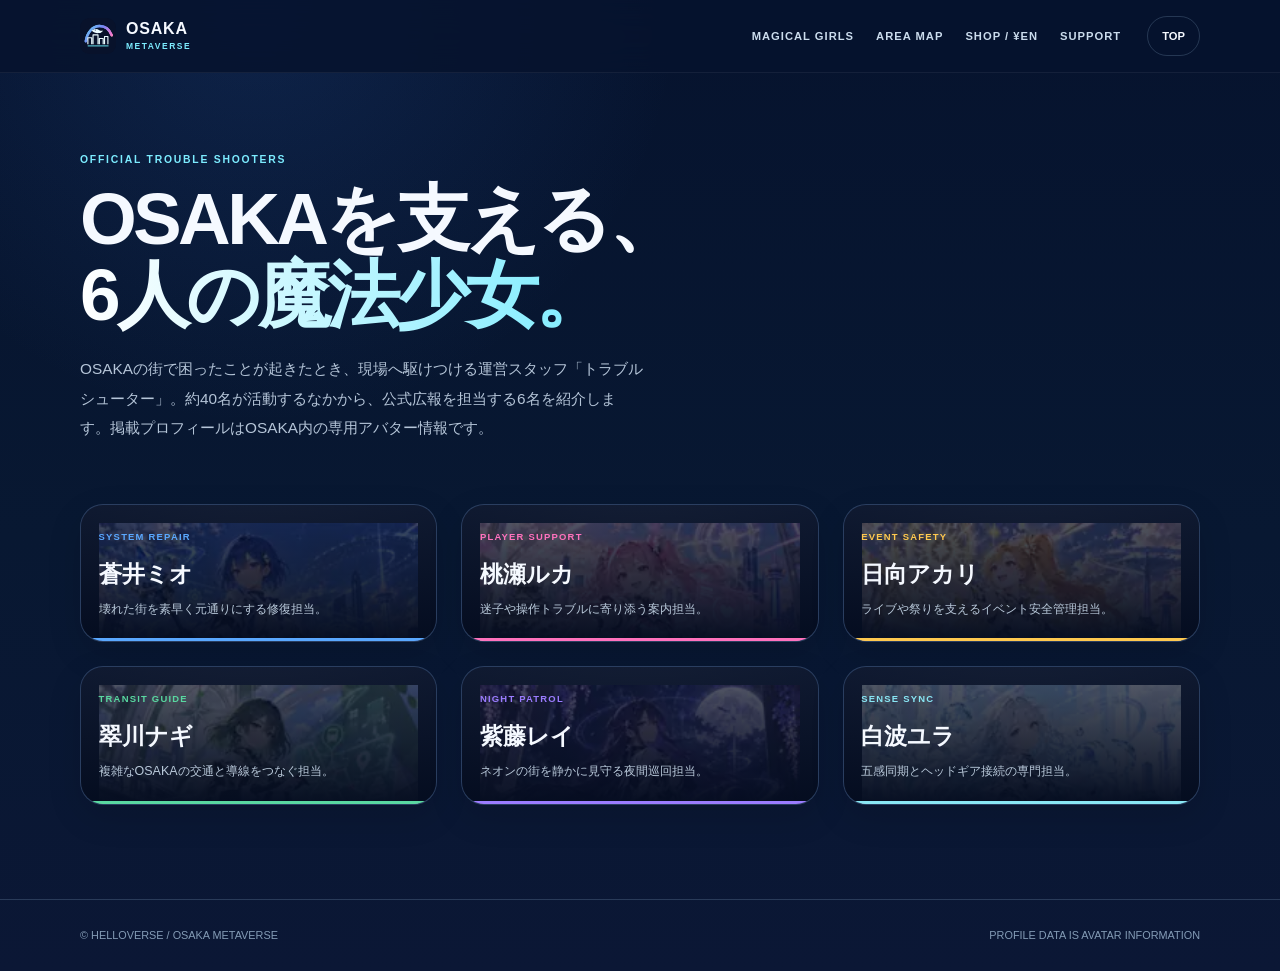
==== commit 0909f806: "Finalize anime visual display fixes" ====
--- a/characters/index.html
+++ b/characters/index.html
@@ -1 +1,9 @@
-<!doctype html><html lang="ja"><head><meta charset="utf-8"><meta name="viewport" content="width=device-width,initial-scale=1"><meta name="theme-color" content="#07142f"><meta name="description" content="OSAKA公式トラブルシューター、6人の魔法少女を紹介。"><title>魔法少女 | OSAKA Metaverse</title><link rel="icon" href="../assets/osaka-mark.svg" type="image/svg+xml"><link rel="stylesheet" href="../css/portal.css"></head><body class="subpage"><header class="portal-header"><div class="portal-shell portal-nav"><a class="portal-brand" href="../index.html"><img src="../assets/osaka-mark.svg" alt=""><span>OSAKA<small>METAVERSE</small></span></a><nav class="portal-links"><a href="index.html">MAGICAL GIRLS</a><a href="../map.html">AREA MAP</a><a href="../shop.html">SHOP / ¥EN</a><a href="../support.html">SUPPORT</a></nav><a class="portal-home" href="../index.html">TOP</a></div></header><main><section class="portal-hero"><div class="portal-shell"><p class="portal-kicker">OFFICIAL TROUBLE SHOOTERS</p><h1>OSAKAを支える、<br><span>6人の魔法少女。</span></h1><p class="portal-lead">OSAKAの街で困ったことが起きたとき、現場へ駆けつける運営スタッフ「トラブルシューター」。約40名が活動するなかから、公式広報を担当する6名を紹介します。掲載プロフィールはOSAKA内の専用アバター情報です。</p></div></section><section><div class="portal-shell portal-grid"><a class="char-card mio" href="mio.html"><img src="../assets/anime/mio.webp" alt="蒼井ミオ" width="220" height="293"><div class="char-meta"><span class="char-role">SYSTEM REPAIR</span><h2>蒼井ミオ</h2><p>壊れた街を素早く元通りにする修復担当。</p></div></a><a class="char-card ruka" href="ruka.html"><img src="../assets/anime/ruka.webp" alt="桃瀬ルカ" width="220" height="293"><div class="char-meta"><span class="char-role">PLAYER SUPPORT</span><h2>桃瀬ルカ</h2><p>迷子や操作トラブルに寄り添う案内担当。</p></div></a><a class="char-card akari" href="akari.html"><img src="../assets/anime/akari.webp" alt="日向アカリ" width="220" height="293"><div class="char-meta"><span class="char-role">EVENT SAFETY</span><h2>日向アカリ</h2><p>ライブや祭りを支えるイベント安全管理担当。</p></div></a><a class="char-card nagi" href="nagi.html"><img src="../assets/anime/nagi.webp" alt="翠川ナギ" width="220" height="293"><div class="char-meta"><span class="char-role">TRANSIT GUIDE</span><h2>翠川ナギ</h2><p>複雑なOSAKAの交通と導線をつなぐ担当。</p></div></a><a class="char-card rei" href="rei.html"><img src="../assets/anime/rei.webp" alt="紫藤レイ" width="220" height="293"><div class="char-meta"><span class="char-role">NIGHT PATROL</span><h2>紫藤レイ</h2><p>ネオンの街を静かに見守る夜間巡回担当。</p></div></a><a class="char-card yura" href="yura.html"><img src="../assets/anime/yura.webp" alt="白波ユラ" width="220" height="293"><div class="char-meta"><span class="char-role">SENSE SYNC</span><h2>白波ユラ</h2><p>五感同期とヘッドギア接続の専門担当。</p></div></a></div></section></main><footer class="portal-footer"><div class="portal-shell"><span>© HELLOVERSE / OSAKA METAVERSE</span><span>PROFILE DATA IS AVATAR INFORMATION</span></div></footer></body></html>+<!doctype html><html lang="ja"><head><meta charset="utf-8"><meta name="viewport" content="width=device-width,initial-scale=1"><meta name="theme-color" content="#07142f"><meta name="description" content="OSAKA公式トラブルシューター、6人の魔法少女を紹介。"><title>魔法少女 | OSAKA Metaverse</title><link rel="icon" href="../assets/osaka-mark.svg" type="image/svg+xml"><link rel="stylesheet" href="../css/portal.css">
+<link rel="stylesheet" href="../css/visual-fix.css"></head><body class="subpage"><header class="portal-header"><div class="portal-shell portal-nav"><a class="portal-brand" href="../index.html"><img src="../assets/osaka-mark.svg" alt=""><span>OSAKA<small>METAVERSE</small></span></a><nav class="portal-links"><a href="index.html">MAGICAL GIRLS</a><a href="../map.html">AREA MAP</a><a href="../shop.html">SHOP / ¥EN</a><a href="../support.html">SUPPORT</a></nav><a class="portal-home" href="../index.html">TOP</a></div></header><main><section class="portal-hero"><div class="portal-shell"><p class="portal-kicker">OFFICIAL TROUBLE SHOOTERS</p><h1>OSAKAを支える、<br><span>6人の魔法少女。</span></h1><p class="portal-lead">OSAKAの街で困ったことが起きたとき、現場へ駆けつける運営スタッフ「トラブルシューター」。約40名が活動するなかから、公式広報を担当する6名を紹介します。掲載プロフィールはOSAKA内の専用アバター情報です。</p></div></section><section><div class="portal-shell portal-grid">
+<a class="char-card mio" href="mio.html"><img src="../assets/anime/mio.webp" alt="蒼井ミオ" width="420" height="560"><div class="char-meta"><span class="char-role">SYSTEM REPAIR</span><h2>蒼井ミオ</h2><p>壊れた街を素早く元通りにする修復担当。</p></div></a>
+<a class="char-card ruka" href="ruka.html"><img src="../assets/anime/ruka.webp" alt="桃瀬ルカ" width="420" height="560"><div class="char-meta"><span class="char-role">PLAYER SUPPORT</span><h2>桃瀬ルカ</h2><p>迷子や操作トラブルに寄り添う案内担当。</p></div></a>
+<a class="char-card akari" href="akari.html"><img src="../assets/anime/akari.webp" alt="日向アカリ" width="420" height="560"><div class="char-meta"><span class="char-role">EVENT SAFETY</span><h2>日向アカリ</h2><p>ライブや祭りを支えるイベント安全管理担当。</p></div></a>
+<a class="char-card nagi" href="nagi.html"><img src="../assets/anime/nagi.webp" alt="翠川ナギ" width="420" height="560"><div class="char-meta"><span class="char-role">TRANSIT GUIDE</span><h2>翠川ナギ</h2><p>複雑なOSAKAの交通と導線をつなぐ担当。</p></div></a>
+<a class="char-card rei" href="rei.html"><img src="../assets/anime/rei.webp" alt="紫藤レイ" width="420" height="560"><div class="char-meta"><span class="char-role">NIGHT PATROL</span><h2>紫藤レイ</h2><p>ネオンの街を静かに見守る夜間巡回担当。</p></div></a>
+<a class="char-card yura" href="yura.html"><img src="../assets/anime/yura.webp" alt="白波ユラ" width="420" height="560"><div class="char-meta"><span class="char-role">SENSE SYNC</span><h2>白波ユラ</h2><p>五感同期とヘッドギア接続の専門担当。</p></div></a>
+</div></section></main><footer class="portal-footer"><div class="portal-shell"><span>© HELLOVERSE / OSAKA METAVERSE</span><span>PROFILE DATA IS AVATAR INFORMATION</span></div></footer></body></html>
--- a/css/visual-fix.css
+++ b/css/visual-fix.css
@@ -0,0 +1,26 @@
+:root{
+  --jp-font:"Noto Sans JP","Hiragino Sans","Yu Gothic UI","Yu Gothic",system-ui,sans-serif;
+}
+body{font-family:var(--jp-font);}
+.hero-layout{align-items:center;gap:clamp(1.5rem,3vw,3rem)}
+.hero-visual{min-width:0}
+.keyvisual{margin:0;padding:clamp(12px,1.6vw,18px);border-radius:28px;background:linear-gradient(180deg,rgba(255,255,255,.14),rgba(255,255,255,.06));border:1px solid rgba(255,255,255,.12);box-shadow:0 24px 80px rgba(7,14,45,.34)}
+.keyvisual img{display:block;width:100%;height:auto;max-width:min(100%,860px);margin-inline:auto;border-radius:20px;object-fit:contain!important;object-position:center center!important;image-rendering:auto}
+.keyvisual figcaption{display:flex;justify-content:space-between;gap:1rem;flex-wrap:wrap;padding-top:.9rem}
+.roster{display:grid;grid-template-columns:repeat(3,minmax(0,1fr));gap:clamp(1rem,2vw,1.5rem)}
+.member{display:flex;flex-direction:column;overflow:hidden;min-width:0}
+.member img{display:block;width:100%;height:clamp(340px,34vw,460px)!important;object-fit:contain!important;object-position:center top!important;padding:14px 14px 0;background:radial-gradient(circle at 50% 18%,rgba(255,255,255,.16),rgba(255,255,255,.03));position:relative!important;inset:auto!important;min-height:0!important}
+.member>div{position:relative!important;left:auto!important;right:auto!important;bottom:auto!important;padding:1rem 1.1rem 1.2rem!important;background:linear-gradient(180deg,rgba(4,12,31,.7),rgba(4,12,31,.98))!important;margin-top:auto;border-bottom:3px solid var(--accent)}
+.portal-grid{display:grid;grid-template-columns:repeat(3,minmax(0,1fr));gap:clamp(1rem,2vw,1.5rem)}
+.char-card{overflow:hidden;display:flex;flex-direction:column;min-width:0;min-height:0!important}
+.char-card img{display:block;width:100%;height:clamp(360px,36vw,500px)!important;object-fit:contain!important;object-position:center top!important;padding:18px 18px 0;background:radial-gradient(circle at 50% 16%,rgba(255,255,255,.16),rgba(255,255,255,.03))}
+.char-meta{position:relative!important;left:auto!important;right:auto!important;bottom:auto!important;padding:1rem 1.1rem 1.2rem!important;background:linear-gradient(180deg,rgba(4,12,31,.65),rgba(4,12,31,.98))!important;margin-top:auto}
+.char-detail{display:grid;grid-template-columns:minmax(280px,420px) minmax(0,1fr);gap:clamp(1.5rem,3vw,3rem);align-items:start}
+.char-portrait{margin:0;position:sticky;top:88px;padding:clamp(16px,2vw,20px);border-radius:28px;background:linear-gradient(180deg,rgba(255,255,255,.13),rgba(255,255,255,.05));border:1px solid rgba(255,255,255,.14);box-shadow:0 20px 60px rgba(4,8,29,.24);overflow:visible!important}
+.char-portrait img{display:block;width:100%;height:auto!important;max-height:min(78vh,820px);margin-inline:auto;object-fit:contain!important;object-position:center top!important}
+.portrait-caption{padding-top:1rem}
+.char-copy{min-width:0}
+.char-copy h1 .roman-name{display:block;margin-top:.45rem}
+.profile-table{max-width:42rem}
+@media(max-width:980px){.roster,.portal-grid{grid-template-columns:repeat(2,minmax(0,1fr))}.char-detail{grid-template-columns:1fr}.char-portrait{position:relative;top:auto;max-width:520px;width:100%;margin-inline:auto}}
+@media(max-width:680px){.roster,.portal-grid{grid-template-columns:1fr}.member img,.char-card img{height:min(92vw,520px)!important}.keyvisual{padding:10px}.keyvisual img{max-width:100%}}
